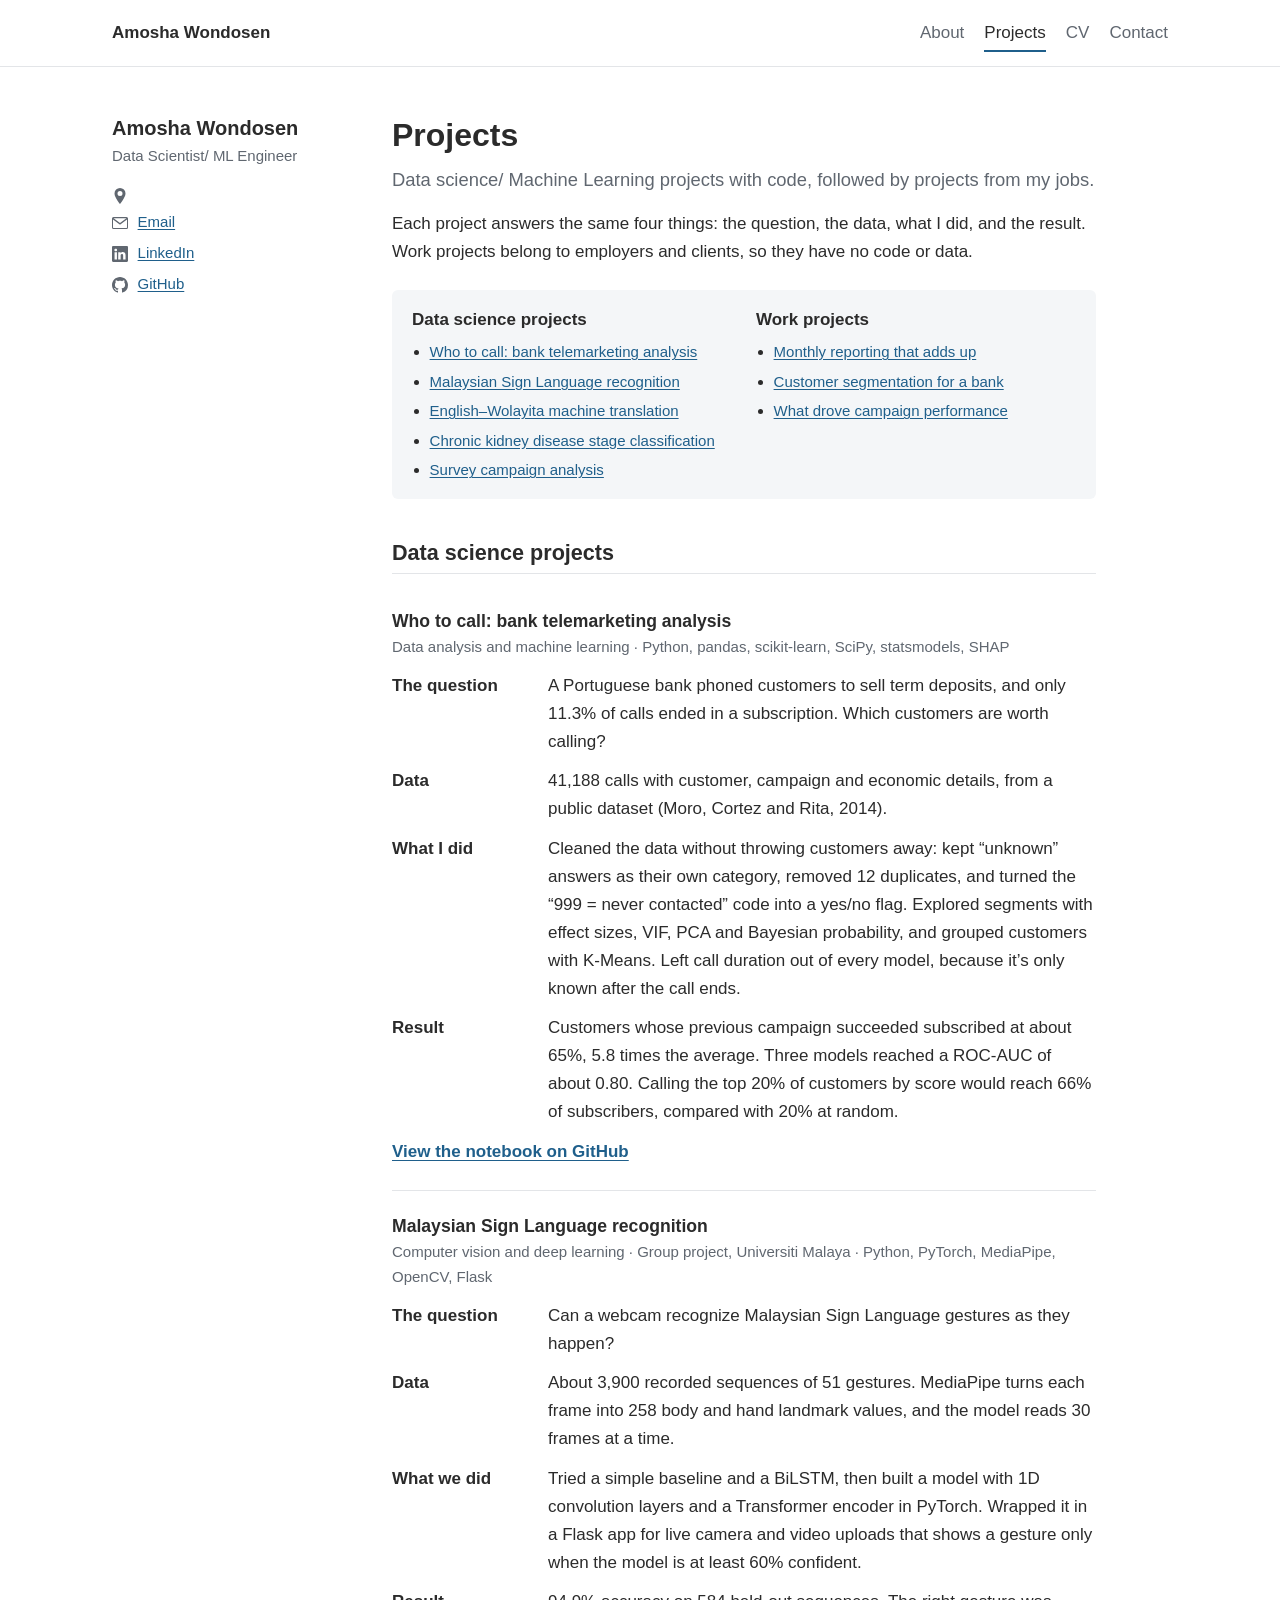
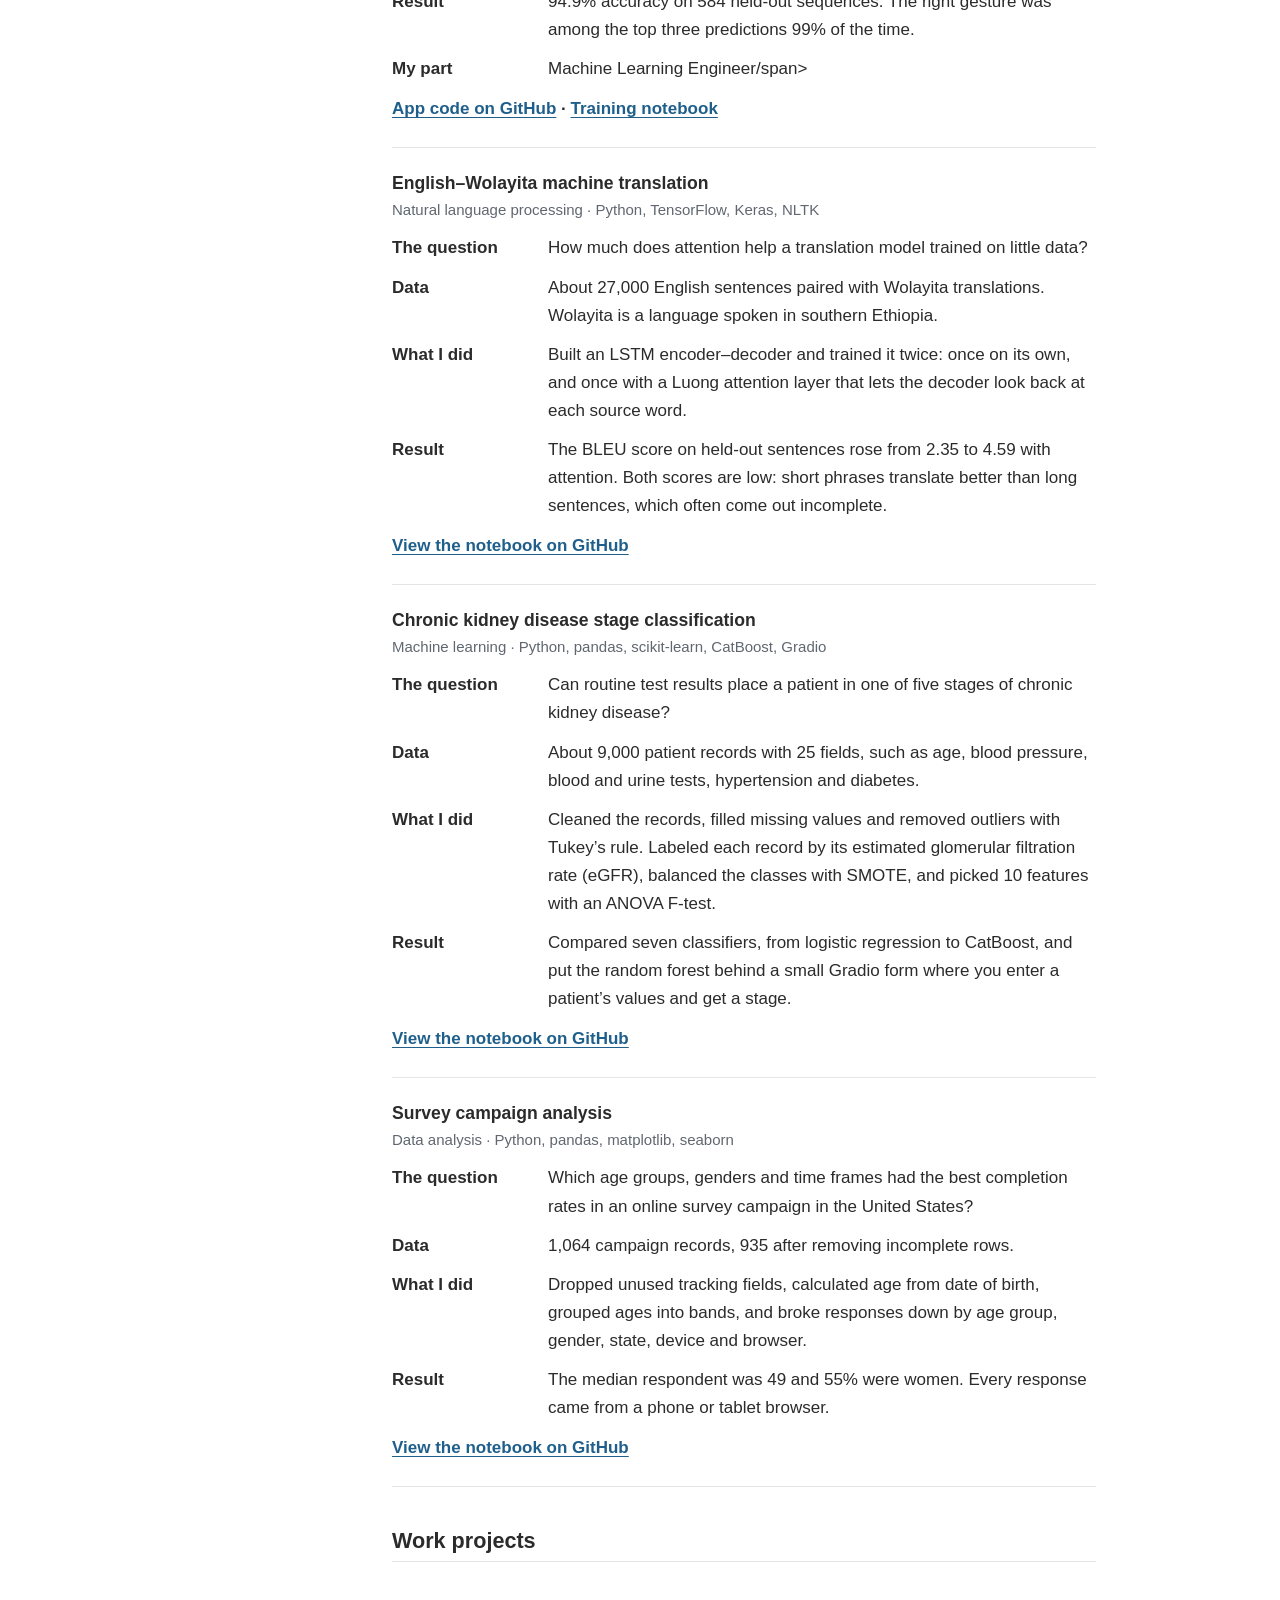
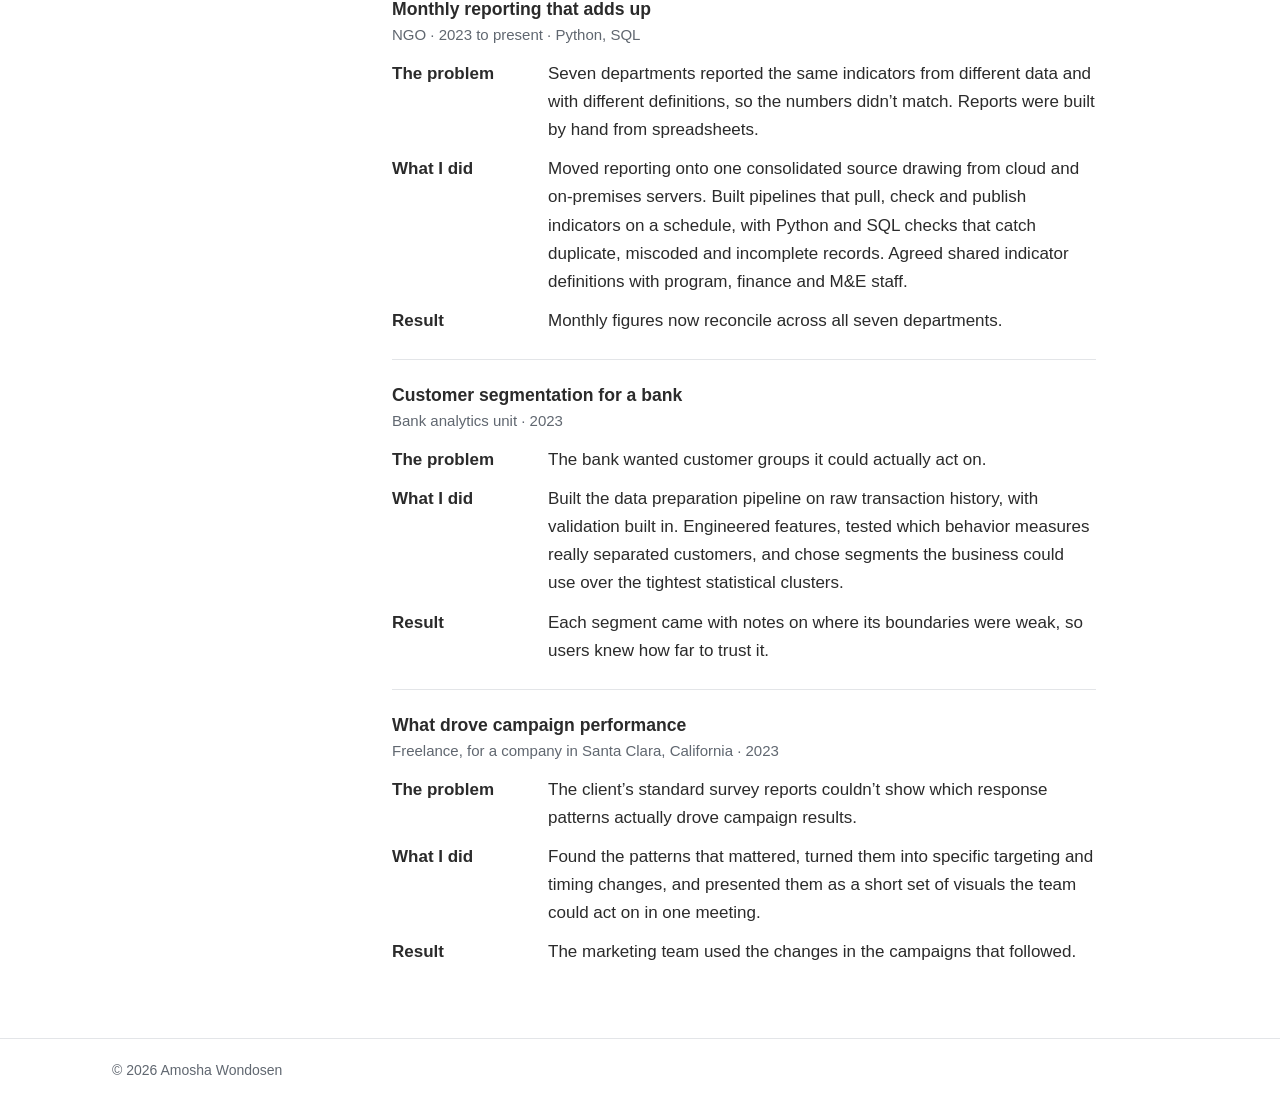
==== projects.html @ c7640586 "portifolio update" ====
<!doctype html>
<html lang="en">
<head>
  <meta charset="utf-8">
  <meta name="viewport" content="width=device-width, initial-scale=1">
  <!-- Replace [FULL NAME] and other placeholders before publishing. See README.md. -->
  <title>Projects · Amosha Wondosen</title>
  <meta name="description" content="Data science projects in machine learning, deep learning, NLP and data analysis, with code on GitHub, plus work projects in reporting and customer segmentation.">
  <meta name="author" content="[FULL NAME]">
  <link rel="canonical" href="https://wondosenam.portfolio/projects.html">
  <meta property="og:type" content="website">
  <meta property="og:title" content="Projects · [FULL NAME]">
  <meta property="og:description" content="Data science projects in machine learning, deep learning, NLP and data analysis, with code on GitHub, plus work projects in reporting and customer segmentation.">
  <meta property="og:url" content="https://wondosenam.portfolio/projects.html">
  <meta name="twitter:card" content="summary">
  <meta name="color-scheme" content="light dark">
  <link rel="icon" href="favicon.svg" type="image/svg+xml">
  <link rel="stylesheet" href="styles.css">
</head>
<body>
  <a class="skip-link" href="#main">Skip to content</a>

  <header class="masthead">
    <div class="container">
      <a class="site-title" href="index.html"><span title="Placeholder:  full name">Amosha Wondosen</span></a>
      <nav class="menu" aria-label="Main">
        <ul>
          <li><a href="index.html">About</a></li>
          <li><a href="projects.html" aria-current="page">Projects</a></li>
          <li><a href="cv.html">CV</a></li>
          <li><a href="contact.html">Contact</a></li>
        </ul>
      </nav>
    </div>
  </header>

  <div class="container page">
    <aside class="profile" aria-label="Profile">
      <!-- Optional photo: save it as images/profile.jpg and uncomment.
      <img class="profile-photo" src="images/profile.jpg" alt="Photo of [FULL NAME]" width="120" height="120">
      -->
      <p class="profile-name"><span  title="Placeholder:  full name">Amosha Wondosen</span></p>
      <p class="profile-role">Data Scientist/ ML Engineer</p>
      <ul class="profile-links">
        <li><svg viewBox="0 0 16 16" aria-hidden="true" focusable="false"><path d="M8 0a5.5 5.5 0 0 0-5.5 5.5C2.5 9.6 8 16 8 16s5.5-6.4 5.5-10.5A5.5 5.5 0 0 0 8 0zm0 8a2.5 2.5 0 1 1 0-5 2.5 2.5 0 0 1 0 5z"/></svg><span></span></li>
        <li><svg viewBox="0 0 16 16" aria-hidden="true" focusable="false"><path d="M0 3.5A1.5 1.5 0 0 1 1.5 2h13A1.5 1.5 0 0 1 16 3.5v9a1.5 1.5 0 0 1-1.5 1.5h-13A1.5 1.5 0 0 1 0 12.5zm1.6-.3L8 8.1l6.4-4.9zM15 4.4 8.3 9.5a.5.5 0 0 1-.6 0L1 4.4v8.1c0 .3.2.5.5.5h13c.3 0 .5-.2.5-.5z"/></svg><a href="mailto:name@email.com"><span  title="Placeholder: set your email in the mailto link">Email</span></a></li>
        <li><svg viewBox="0 0 16 16" aria-hidden="true" focusable="false"><path d="M0 1.15C0 .52.52 0 1.17 0h13.66C15.48 0 16 .52 16 1.15v13.7c0 .63-.52 1.15-1.17 1.15H1.17C.52 16 0 15.48 0 14.85zm4.94 12.24V6.17H2.54v7.22zM3.74 5.18c.84 0 1.36-.55 1.36-1.25-.02-.71-.52-1.25-1.35-1.25s-1.37.54-1.37 1.25c0 .7.52 1.25 1.34 1.25zm4.9 8.21V9.36c0-.22.02-.43.08-.58.17-.43.57-.88 1.23-.88.87 0 1.21.66 1.21 1.63v3.86h2.4V9.25c0-2.22-1.18-3.25-2.76-3.25-1.27 0-1.84.7-2.16 1.19V6.17h-2.4c.03.68 0 7.22 0 7.22z"/></svg><a href="https://www.linkedin.com/in/wondosen-a-209323164" rel="me"><span  title="Placeholder: set your LinkedIn handle in the link">LinkedIn</span></a></li>
        <li><svg viewBox="0 0 16 16" aria-hidden="true" focusable="false"><path d="M8 0C3.58 0 0 3.58 0 8c0 3.54 2.29 6.53 5.47 7.59.4.07.55-.17.55-.38 0-.19-.01-.82-.01-1.49-2.01.37-2.53-.49-2.69-.94-.09-.23-.48-.94-.82-1.13-.28-.15-.68-.52-.01-.53.63-.01 1.08.58 1.23.82.72 1.21 1.87.87 2.33.66.07-.52.28-.87.51-1.07-1.78-.2-3.64-.89-3.64-3.95 0-.87.31-1.59.82-2.15-.08-.2-.36-1.02.08-2.12 0 0 .67-.21 2.2.82.64-.18 1.32-.27 2-.27s1.36.09 2 .27c1.53-1.04 2.2-.82 2.2-.82.44 1.1.16 1.92.08 2.12.51.56.82 1.27.82 2.15 0 3.07-1.87 3.75-3.65 3.95.29.25.54.73.54 1.48 0 1.07-.01 1.93-.01 2.2 0 .21.15.46.55.38A8.01 8.01 0 0 0 16 8c0-4.42-3.58-8-8-8z"/></svg><a href="https://github.com/WondosenAm" rel="me">GitHub</a></li>
      </ul>
    
    </aside>

    <main id="main" class="content" tabindex="-1">
      <h1>Projects</h1>
      <p class="lede">Data science/ Machine Learning projects with code, followed by projects from my jobs.</p>
      <p>Each project answers the same four things: the question, the data, what I did, and the result. Work projects belong to employers and clients, so they have no code or data.</p>

      <nav class="toc-box" aria-label="Projects on this page">
        <div>
          <p class="toc-title"><a href="#data-science">Data science projects</a></p>
          <ul>
            <li><a href="#bank-marketing">Who to call: bank telemarketing analysis</a></li>
            <li><a href="#sign-language">Malaysian Sign Language recognition</a></li>
            <li><a href="#translation">English–Wolayita machine translation</a></li>
            <li><a href="#kidney">Chronic kidney disease stage classification</a></li>
            <li><a href="#campaign">Survey campaign analysis</a></li>
          </ul>
        </div>
        <div>
          <p class="toc-title"><a href="#work">Work projects</a></p>
          <ul>
            <li><a href="#ngo-reporting">Monthly reporting that adds up</a></li>
            <li><a href="#segmentation">Customer segmentation for a bank</a></li>
            <li><a href="#survey-freelance">What drove campaign performance</a></li>
          </ul>
        </div>
      </nav>

      <h2 id="data-science">Data science projects</h2>

      <article class="project" id="bank-marketing">
        <h3>Who to call: bank telemarketing analysis</h3>
        <p class="meta">Data analysis and machine learning · Python, pandas, scikit-learn, SciPy, statsmodels, SHAP</p>
        <dl class="fields">
          <dt>The question</dt>
          <dd>A Portuguese bank phoned customers to sell term deposits, and only 11.3% of calls ended in a subscription. Which customers are worth calling?</dd>
          <dt>Data</dt>
          <dd>41,188 calls with customer, campaign and economic details, from a public dataset (Moro, Cortez and Rita, 2014).</dd>
          <dt>What I did</dt>
          <dd>Cleaned the data without throwing customers away: kept “unknown” answers as their own category, removed 12 duplicates, and turned the “999 = never contacted” code into a yes/no flag. Explored segments with effect sizes, VIF, PCA and Bayesian probability, and grouped customers with K-Means. Left call duration out of every model, because it’s only known after the call ends.</dd>
          <dt>Result</dt>
          <dd>Customers whose previous campaign succeeded subscribed at about 65%, 5.8 times the average. Three models reached a ROC-AUC of about 0.80. Calling the top 20% of customers by score would reach 66% of subscribers, compared with 20% at random.</dd>
        </dl>
        <p class="code-link"><a href="https://github.com/WondosenAm/Data-Analysis/blob/main/Bank_Marketing_EDA.ipynb">View the notebook on GitHub</a></p>
      </article>

      <article class="project" id="sign-language">
        <h3>Malaysian Sign Language recognition</h3>
        <p class="meta">Computer vision and deep learning · Group project, <span title="Placeholder: confirm: inferred from  GitHub projects">Universiti Malaya</span> · Python, PyTorch, MediaPipe, OpenCV, Flask</p>
        <dl class="fields">
          <dt>The question</dt>
          <dd>Can a webcam recognize Malaysian Sign Language gestures as they happen?</dd>
          <dt>Data</dt>
          <dd>About 3,900 recorded sequences of 51 gestures. MediaPipe turns each frame into 258 body and hand landmark values, and the model reads 30 frames at a time.</dd>
          <dt>What we did</dt>
          <dd>Tried a simple baseline and a BiLSTM, then built a model with 1D convolution layers and a Transformer encoder in PyTorch. Wrapped it in a Flask app for live camera and video uploads that shows a gesture only when the model is at least 60% confident.</dd>
          <dt>Result</dt>
          <dd>94.9% accuracy on 584 held-out sequences. The right gesture was among the top three predictions 99% of the time.</dd>
          <dt>My part</dt>
          <dd><span title="Placeholder: what I did in this group project">Machine Learning Engineer/span></dd>
        </dl>
        <p class="code-link"><a href="https://github.com/WondosenAm/CVSLR">App code on GitHub</a> · <a href="https://github.com/WondosenAm/Cryptography-SHA-256-implementation-with-Tkinter/blob/main/Train_Sign_Language_Model.ipynb">Training notebook</a></p>
      </article>

      <article class="project" id="translation">
        <h3>English–Wolayita machine translation</h3>
        <p class="meta">Natural language processing · Python, TensorFlow, Keras, NLTK</p>
        <dl class="fields">
          <dt>The question</dt>
          <dd>How much does attention help a translation model trained on little data?</dd>
          <dt>Data</dt>
          <dd>About 27,000 English sentences paired with Wolayita translations. Wolayita is a language spoken in southern Ethiopia.</dd>
          <dt>What I did</dt>
          <dd>Built an LSTM encoder–decoder and trained it twice: once on its own, and once with a Luong attention layer that lets the decoder look back at each source word.</dd>
          <dt>Result</dt>
          <dd>The BLEU score on held-out sentences rose from 2.35 to 4.59 with attention. Both scores are low: short phrases translate better than long sentences, which often come out incomplete.</dd>
        </dl>
        <p class="code-link"><a href="https://github.com/WondosenAm/Machine-Learning/blob/main/English-Wolayita%20NMT%20with%20%26%20without%20Attentionn.ipynb">View the notebook on GitHub</a></p>
      </article>

      <article class="project" id="kidney">
        <h3>Chronic kidney disease stage classification</h3>
        <p class="meta">Machine learning · Python, pandas, scikit-learn, CatBoost, Gradio</p>
        <dl class="fields">
          <dt>The question</dt>
          <dd>Can routine test results place a patient in one of five stages of chronic kidney disease?</dd>
          <dt>Data</dt>
          <dd>About 9,000 patient records with 25 fields, such as age, blood pressure, blood and urine tests, hypertension and diabetes.</dd>
          <dt>What I did</dt>
          <dd>Cleaned the records, filled missing values and removed outliers with Tukey’s rule. Labeled each record by its estimated glomerular filtration rate (eGFR), balanced the classes with SMOTE, and picked 10 features with an ANOVA F-test.</dd>
          <dt>Result</dt>
          <dd>Compared seven classifiers, from logistic regression to CatBoost, and put the random forest behind a small Gradio form where you enter a patient’s values and get a stage.</dd>
        </dl>
        <p class="code-link"><a href="https://github.com/WondosenAm/Machine-Learning/blob/main/Chronic%20Kidney%20Disease%20classification%20%20(3).ipynb">View the notebook on GitHub</a></p>
      </article>

      <article class="project" id="campaign">
        <h3>Survey campaign analysis</h3>
        <p class="meta">Data analysis · Python, pandas, matplotlib, seaborn</p>
        <dl class="fields">
          <dt>The question</dt>
          <dd>Which age groups, genders and time frames had the best completion rates in an online survey campaign in the United States?</dd>
          <dt>Data</dt>
          <dd>1,064 campaign records, 935 after removing incomplete rows.</dd>
          <dt>What I did</dt>
          <dd>Dropped unused tracking fields, calculated age from date of birth, grouped ages into bands, and broke responses down by age group, gender, state, device and browser.</dd>
          <dt>Result</dt>
          <dd>The median respondent was 49 and 55% were women. Every response came from a phone or tablet browser.</dd>
        </dl>
        <p class="code-link"><a href="https://github.com/WondosenAm/Data-Analysis/blob/main/Campaign%20Data%20Analysis.ipynb">View the notebook on GitHub</a></p>
      </article>

      <h2 id="work">Work projects</h2>

      <article class="project" id="ngo-reporting">
        <h3>Monthly reporting that adds up</h3>
        <p class="meta"> NGO · 2023 to present · Python, SQL</p>
        <dl class="fields">
          <dt>The problem</dt>
          <dd>Seven departments reported the same indicators from different data and with different definitions, so the numbers didn’t match. Reports were built by hand from spreadsheets.</dd>
          <dt>What I did</dt>
          <dd>Moved reporting onto one consolidated source drawing from cloud and on-premises servers. Built pipelines that pull, check and publish indicators on a schedule, with Python and SQL checks that catch duplicate, miscoded and incomplete records. Agreed shared indicator definitions with program, finance and M&amp;E staff.</dd>
          <dt>Result</dt>
          <dd>Monthly figures now reconcile across all seven departments.</dd>
        </dl>
      </article>

      <article class="project" id="segmentation">
        <h3>Customer segmentation for a bank</h3>
        <p class="meta">Bank analytics unit · 2023</p>
        <dl class="fields">
          <dt>The problem</dt>
          <dd>The bank wanted customer groups it could actually act on.</dd>
          <dt>What I did</dt>
          <dd>Built the data preparation pipeline on raw transaction history, with validation built in. Engineered features, tested which behavior measures really separated customers, and chose segments the business could use over the tightest statistical clusters.</dd>
          <dt>Result</dt>
          <dd>Each segment came with notes on where its boundaries were weak, so users knew how far to trust it.</dd>
        </dl>
      </article>

      <article class="project" id="survey-freelance">
        <h3>What drove campaign performance</h3>
        <p class="meta">Freelance, for a company in Santa Clara, California · 2023</p>
        <dl class="fields">
          <dt>The problem</dt>
          <dd>The client’s standard survey reports couldn’t show which response patterns actually drove campaign results.</dd>
          <dt>What I did</dt>
          <dd>Found the patterns that mattered, turned them into specific targeting and timing changes, and presented them as a short set of visuals the team could act on in one meeting.</dd>
          <dt>Result</dt>
          <dd>The marketing team used the changes in the campaigns that followed.</dd>
        </dl>
      </article>
    </main>
  </div>

  <footer class="site-footer">
    <div class="container">
      <p>© 2026 <span  title="Placeholder: your full name">Amosha Wondosen</p>
    </div>
  </footer>
</body>
</html>
---- styles.css ----
/* Layout follows the AcademicPages pattern: top menu, profile sidebar, one content column. */

:root {
  --bg: #ffffff;
  --text: #2b2b2b;
  --muted: #606770;
  --line: #e3e5e8;
  --link: #1f5f8b;
  --soft: #f4f6f8;
  --todo-bg: #fff4c2;
  --todo-line: #c9a227;
  --font: -apple-system, BlinkMacSystemFont, "Segoe UI", Roboto, "Helvetica Neue", Arial, sans-serif;
  color-scheme: light dark;
}

@media (prefers-color-scheme: dark) {
  :root {
    --bg: #17191c;
    --text: #e4e6e9;
    --muted: #a3a9b1;
    --line: #2e3238;
    --link: #79b4dd;
    --soft: #1f2226;
    --todo-bg: #3d3412;
    --todo-line: #b8941f;
  }
}

*, *::before, *::after { box-sizing: border-box; }

html { -webkit-text-size-adjust: 100%; text-size-adjust: 100%; }

body {
  margin: 0;
  background: var(--bg);
  color: var(--text);
  font-family: var(--font);
  font-size: 1.0625rem;
  line-height: 1.65;
}

a { color: var(--link); text-underline-offset: 0.15em; }
a:hover { text-decoration-thickness: 2px; }

:focus-visible { outline: 2px solid var(--link); outline-offset: 2px; border-radius: 2px; }

h1, h2, h3 { line-height: 1.3; margin: 0; }
p, ul, dl { margin: 0; }

.skip-link {
  position: absolute; left: 16px; top: -100px; z-index: 10;
  padding: 0.5rem 0.75rem; background: var(--text); color: var(--bg);
}
.skip-link:focus { top: 8px; }

/* Placeholder text copied from the CV template. Remove the class once filled in. */
.todo {
  background: var(--todo-bg);
  border-bottom: 1px dashed var(--todo-line);
  padding: 0 0.15em;
}

.container {
  max-width: 68rem;
  margin: 0 auto;
  padding: 0 16px;
}

/* ---------- Top menu ---------- */
.masthead { border-bottom: 1px solid var(--line); }
.masthead .container {
  display: flex;
  flex-wrap: wrap;
  align-items: center;
  justify-content: space-between;
  gap: 0.25rem 1.5rem;
  padding-top: 0.9rem;
  padding-bottom: 0.9rem;
}
.site-title {
  font-weight: 700;
  color: var(--text);
  text-decoration: none;
}
.menu ul {
  display: flex;
  flex-wrap: wrap;
  gap: 0 1.25rem;
  list-style: none;
  padding: 0;
}
.menu a {
  display: inline-block;
  padding: 0.3rem 0;
  color: var(--muted);
  text-decoration: none;
}
.menu a:hover { color: var(--text); }
.menu a[aria-current="page"] {
  color: var(--text);
  box-shadow: inset 0 -2px 0 var(--link);
}

/* ---------- Page layout ---------- */
.page { padding-top: 2rem; padding-bottom: 3rem; }

@media (min-width: 52rem) {
  .page {
    display: grid;
    grid-template-columns: 14rem minmax(0, 1fr);
    gap: 3.5rem;
    padding-top: 3rem;
  }
}

/* ---------- Sidebar ---------- */
.profile {
  padding-bottom: 1.5rem;
  margin-bottom: 2rem;
  border-bottom: 1px solid var(--line);
  font-size: 0.9375rem;
}
@media (min-width: 52rem) {
  .profile {
    position: sticky;
    top: 2rem;
    align-self: start;
    border-bottom: 0;
    margin-bottom: 0;
  }
}
.profile-photo {
  display: block;
  width: 7.5rem;
  height: 7.5rem;
  border-radius: 50%;
  object-fit: cover;
  margin-bottom: 1rem;
}
.profile-name { font-size: 1.25rem; font-weight: 700; line-height: 1.3; }
.profile-role { color: var(--muted); margin-top: 0.15rem; }
.profile-links {
  list-style: none;
  padding: 0;
  margin-top: 1rem;
}
.profile-links li {
  display: flex;
  align-items: center;
  gap: 0.6rem;
  padding: 0.2rem 0;
  overflow-wrap: anywhere;
}
.profile-links svg {
  flex: none;
  width: 1rem;
  height: 1rem;
  fill: var(--muted);
}
.profile-note {
  margin-top: 1rem;
  padding: 0.5rem 0.75rem;
  background: var(--soft);
  border-radius: 4px;
  font-size: 0.875rem;
}

/* ---------- Content ---------- */
.content { max-width: 44rem; min-width: 0; }

.content h1 { font-size: 2rem; }
.lede { margin-top: 0.5rem; font-size: 1.15rem; color: var(--muted); }

.content h2 {
  font-size: 1.35rem;
  margin-top: 2.5rem;
  margin-bottom: 0.75rem;
  padding-bottom: 0.35rem;
  border-bottom: 1px solid var(--line);
}
.content h3 { font-size: 1.1rem; }

.content p + p { margin-top: 0.9rem; }
.content ul { padding-left: 1.25rem; }
.content li + li { margin-top: 0.4rem; }

.meta {
  color: var(--muted);
  font-size: 0.9375rem;
  margin-top: 0.15rem;
}

/* Short project list on the home page */
.link-list { list-style: none; padding: 0 !important; }
.link-list li + li { margin-top: 0.9rem; }
.link-list a { font-weight: 600; }

/* Portfolio entries */
.project { padding: 1.5rem 0; border-bottom: 1px solid var(--line); }
.project:last-child { border-bottom: 0; }
.project > p:not(.meta) { margin-top: 0.75rem; }
.project ul { margin-top: 0.75rem; }
.project .code-link { margin-top: 0.9rem; font-weight: 600; }

/* CV */
.job { margin-top: 1.5rem; }
.job ul { margin-top: 0.5rem; }
.roles { list-style: none; padding: 0 !important; margin-top: 1rem; }
.roles > li { padding-left: 1rem; border-left: 2px solid var(--line); }
.roles > li + li { margin-top: 1.25rem; }
.roles h4 { margin: 0; font-size: 1rem; }

.skills div { padding: 0.6rem 0; border-bottom: 1px solid var(--line); }
.skills dt { font-weight: 600; }
.skills dd { margin: 0.1rem 0 0; }
@media (min-width: 36rem) {
  .skills div { display: grid; grid-template-columns: 11rem minmax(0, 1fr); gap: 1rem; }
  .skills dd { margin: 0; }
}

/* ---------- Footer ---------- */
.site-footer {
  border-top: 1px solid var(--line);
  color: var(--muted);
  font-size: 0.875rem;
}
.site-footer .container { padding-top: 1.25rem; padding-bottom: 2rem; }

/* ---------- Print (the CV page prints as a clean document) ---------- */
@media print {
  :root { --bg: #fff; --text: #000; --muted: #444; --line: #ccc; --link: #000; }
  body { font-size: 10.5pt; }
  .skip-link, .masthead, .site-footer, .profile-photo, .profile-note { display: none; }
  .page { display: block; padding: 0; }
  .profile { position: static; border-bottom: 1px solid var(--line); }
  .todo { background: none; border: 0; }
  .job, .project, .roles > li { break-inside: avoid; }
}

/* Labeled rows: "At a glance", project fields, contact details */
.fields { margin-top: 0.75rem; }
.fields dt { font-weight: 600; }
.fields dd { margin: 0 0 0.75rem; }
.fields dd:last-child { margin-bottom: 0; }
@media (min-width: 36rem) {
  .fields {
    display: grid;
    grid-template-columns: 8.5rem minmax(0, 1fr);
    column-gap: 1.25rem;
    row-gap: 0.7rem;
  }
  .fields dd { margin: 0; }
}

.more { margin-top: 1rem; font-weight: 600; }

/* Project index at the top of the projects page */
.toc-box {
  margin-top: 1.5rem;
  padding: 1rem 1.25rem;
  background: var(--soft);
  border-radius: 6px;
  display: grid;
  gap: 1rem;
}
@media (min-width: 40rem) { .toc-box { grid-template-columns: 1fr 1fr; gap: 1.5rem; } }
.toc-title { font-weight: 700; }
.toc-title a { color: var(--text); text-decoration: none; }
.toc-box ul { margin-top: 0.4rem; padding-left: 1.1rem; font-size: 0.9375rem; }
.toc-box li + li { margin-top: 0.3rem; }

/* CV section links and print button */
.cv-tools {
  margin-top: 1rem;
  display: flex;
  flex-wrap: wrap;
  align-items: center;
  justify-content: space-between;
  gap: 0.75rem 1.5rem;
}
.toc ul { display: flex; flex-wrap: wrap; gap: 0.25rem 1.25rem; list-style: none; padding: 0 !important; }
.toc li + li { margin-top: 0; }
.toc a { display: inline-block; padding: 0.2rem 0; }
.print-btn {
  font: inherit;
  font-size: 0.9375rem;
  color: var(--text);
  background: var(--bg);
  border: 1px solid var(--line);
  border-radius: 4px;
  padding: 0.45rem 0.9rem;
  cursor: pointer;
}
.print-btn:hover { border-color: var(--muted); }

/* Contact page */
.contact-email {
  font-size: clamp(1.2rem, 1.05rem + 0.8vw, 1.5rem);
  font-weight: 600;
  overflow-wrap: anywhere;
}

@media print {
  .cv-tools, .toc-box { display: none; }
}

/* Phones: the menu already shows the name, so the profile becomes one compact row of links */
@media (max-width: 51.99rem) {
  .profile { padding-bottom: 1rem; margin-bottom: 1.5rem; }
  .profile-name, .profile-role { display: none; }
  .profile-links {
    display: flex;
    flex-wrap: wrap;
    gap: 0.25rem 1.25rem;
    margin-top: 0;
  }
  .profile-note { display: inline-block; margin-top: 0.75rem; }
}
@media print {
  .profile-name, .profile-role { display: block; }
}
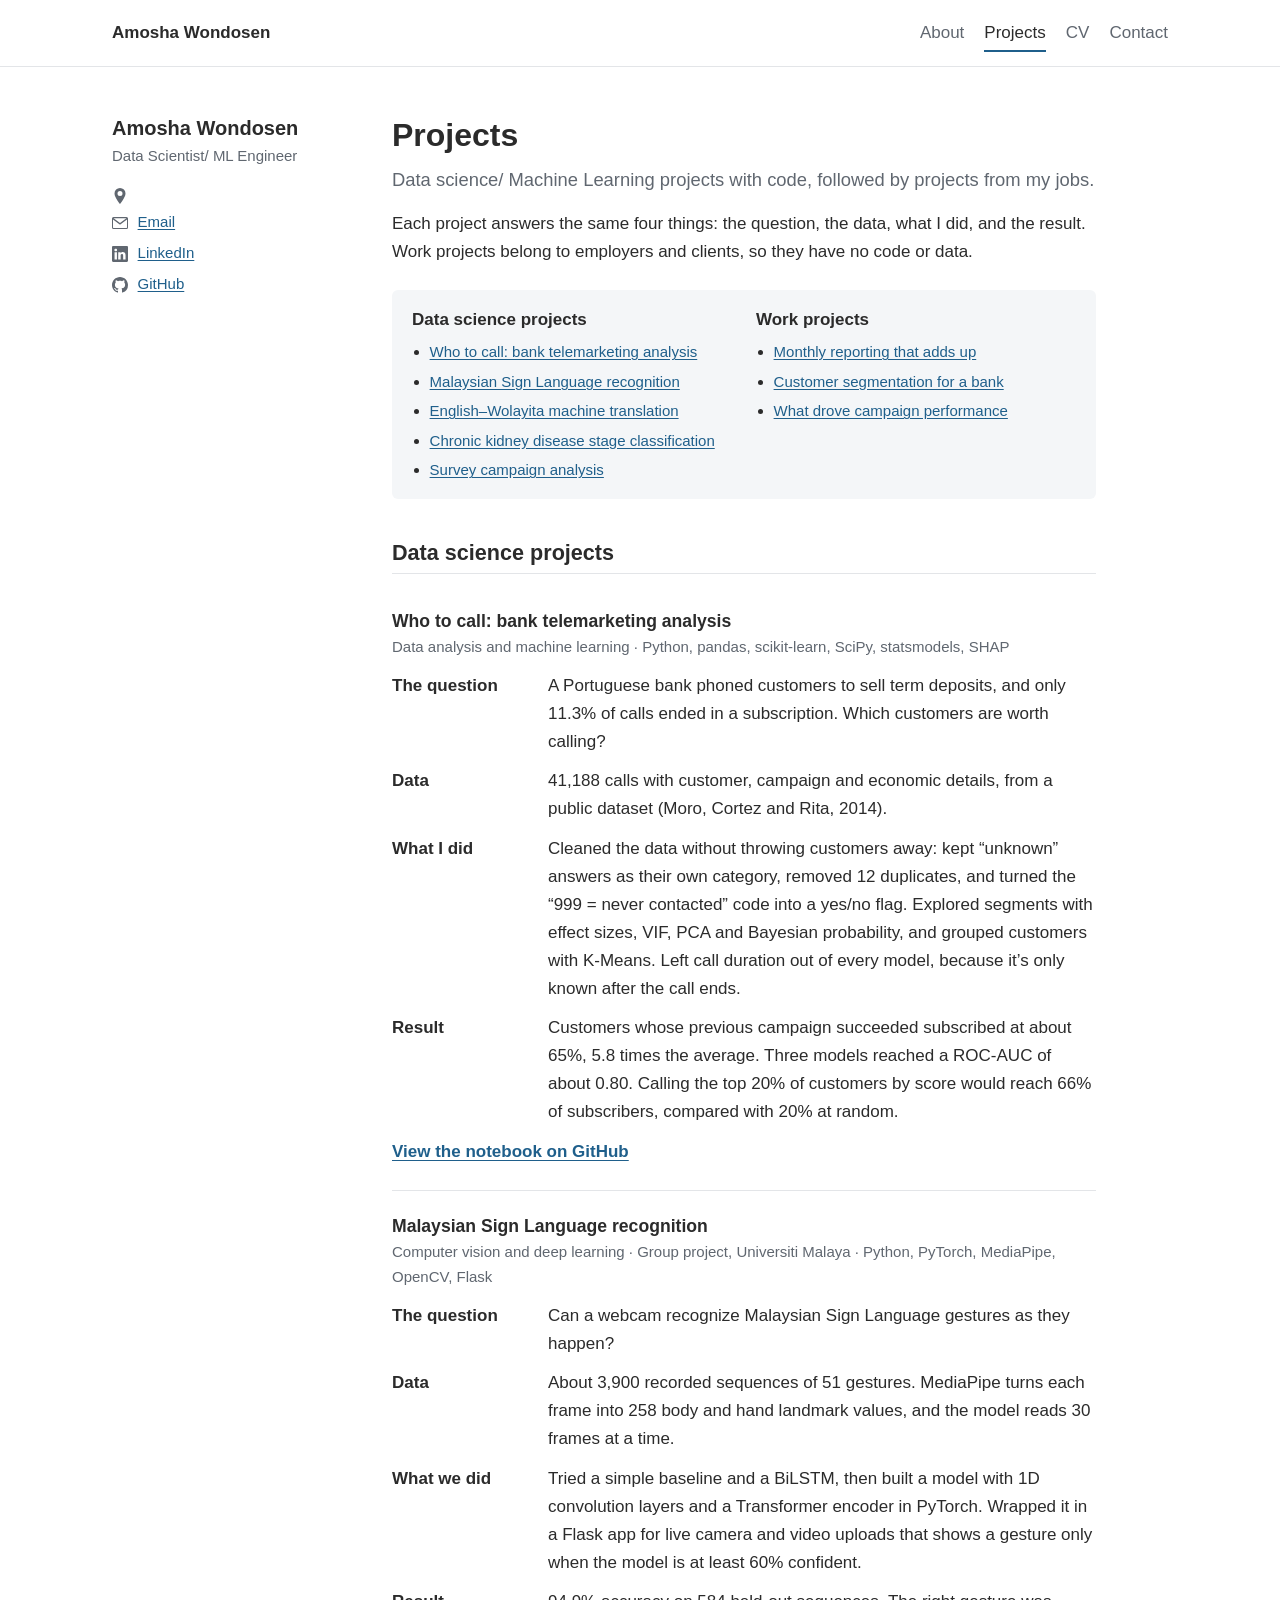
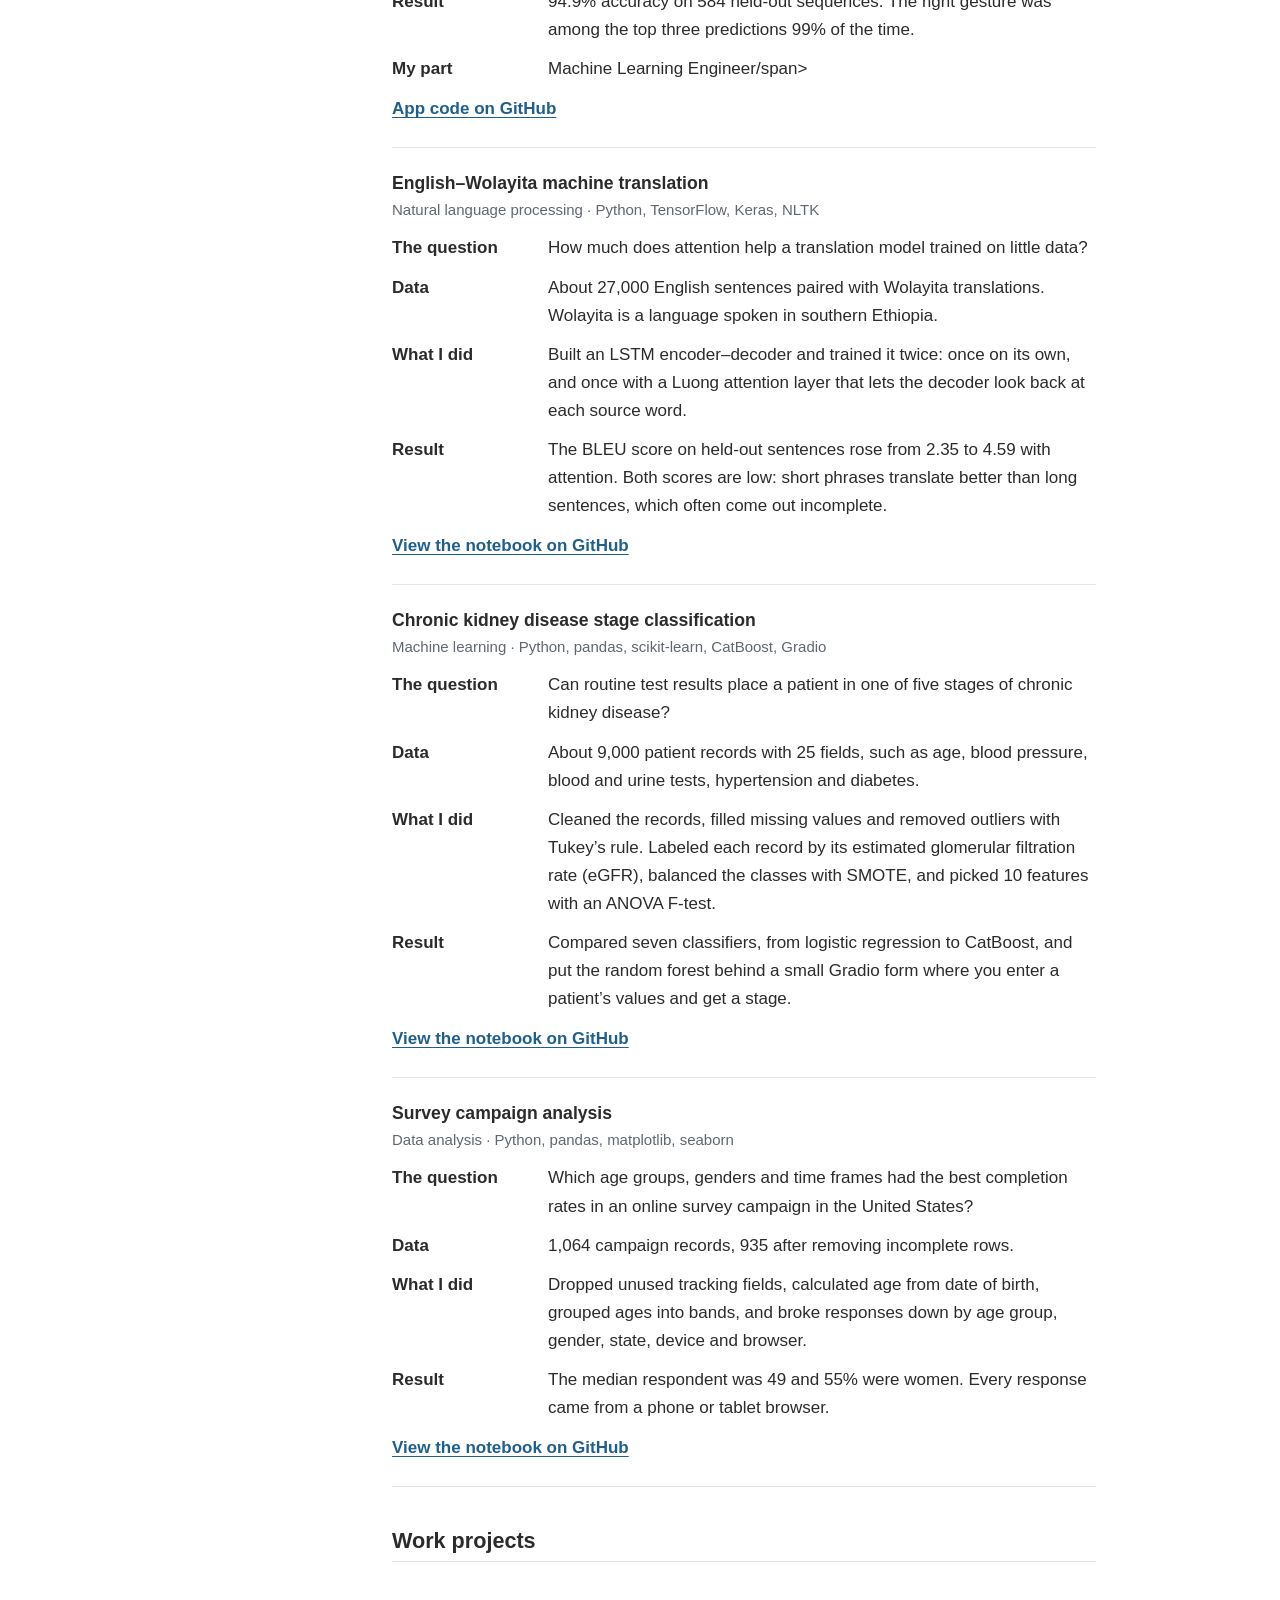
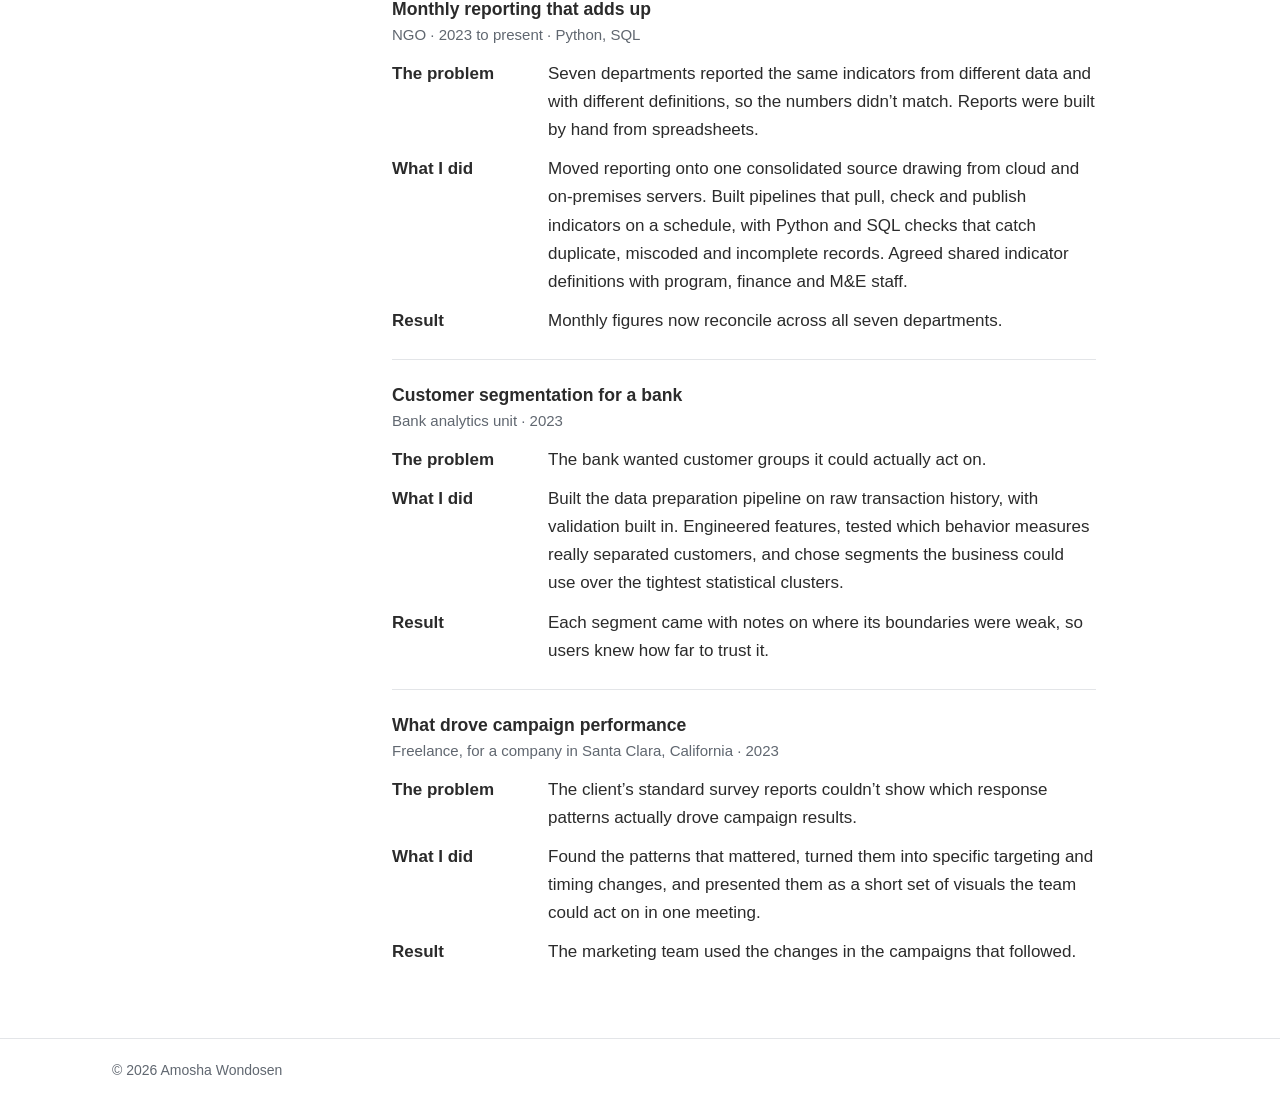
==== commit 4eb3eb19: "update" ====
--- a/projects.html
+++ b/projects.html
@@ -109,7 +109,7 @@
           <dt>My part</dt>
           <dd><span title="Placeholder: what I did in this group project">Machine Learning Engineer/span></dd>
         </dl>
-        <p class="code-link"><a href="https://github.com/WondosenAm/CVSLR">App code on GitHub</a> · <a href="https://github.com/WondosenAm/Cryptography-SHA-256-implementation-with-Tkinter/blob/main/Train_Sign_Language_Model.ipynb">Training notebook</a></p>
+        <p class="code-link"><a href="https://github.com/WondosenAm/CVSLR">App code on GitHub</a> </p>
       </article>
 
       <article class="project" id="translation">
